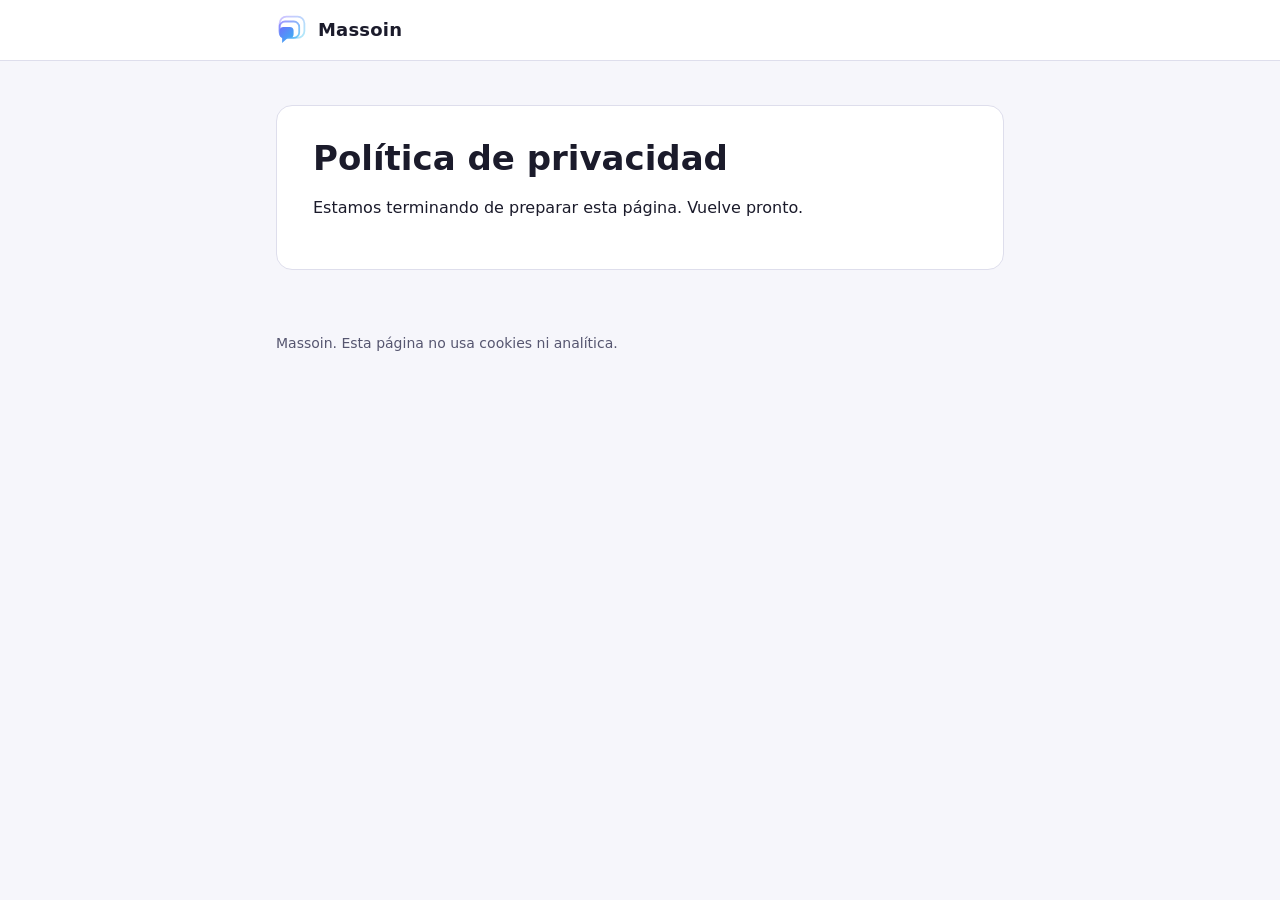
==== index.html @ 39e26e11 "Pagina publica de Massoin: baja de correos" ====
<!doctype html>
<html lang="es">
<head>
<meta charset="utf-8">
<meta name="viewport" content="width=device-width, initial-scale=1">
<meta http-equiv="Content-Security-Policy" content="default-src 'none'; style-src 'self'; script-src 'self'; img-src 'self' data:; connect-src https://yhibcrioxeionrtymkks.supabase.co; base-uri 'none'; form-action 'none'">
<meta name="referrer" content="no-referrer">
<meta name="color-scheme" content="light dark">
<title>Política de privacidad | Massoin</title>
<meta name="description" content="Cómo Massoin cuida los datos de las personas a las que contacta por correo, WhatsApp e Instagram.">
<link rel="stylesheet" href="estilos.css">
</head>
<body>
<header class="barra"><div class="barra-in"><svg class="logo" viewBox="0 0 32 32" role="img" aria-label="Massoin"><defs><linearGradient id="logo-g" gradientUnits="userSpaceOnUse" x1="3" y1="4" x2="29" y2="29"><stop offset="0" stop-color="#7C5CFF"/><stop offset="1" stop-color="#22D3EE"/></linearGradient></defs><rect x="3.6" y="2.6" width="24.8" height="21.2" rx="6.8" fill="none" stroke="url(#logo-g)" stroke-width="1.8" opacity=".38"/><rect x="3.6" y="7.5" width="19.6" height="16.3" rx="5.4" fill="none" stroke="url(#logo-g)" stroke-width="1.8" opacity=".68"/><rect x="3.6" y="12.9" width="14" height="10.9" rx="3.9" fill="url(#logo-g)"/><polygon points="6.1,22.6 6.1,29 12.2,23.4" fill="url(#logo-g)"/></svg><span class="marca-nombre">Massoin</span></div></header>
<main>
  <div class="tarjeta">
    <h1>Política de privacidad</h1>
    <p>Estamos terminando de preparar esta página. Vuelve pronto.</p>
  </div>
</main>
<footer><p>Massoin. Esta página no usa cookies ni analítica.</p></footer>
</body>
</html>
---- estilos.css ----
:root {
  --fondo: #F6F6FB; --tarjeta: #FFFFFF; --texto: #1B1B2B; --suave: #565670; --linea: #DEDEEC;
  --marca: #6747F5; --marca-2: #22D3EE; --marca-texto: #5035D6; --sobre-marca: #FFFFFF;
  --degradado: linear-gradient(135deg, #6747F5, #22D3EE);
  --degradado-txt: linear-gradient(135deg, #5B3DE8, #0A7B94);
  --error: #B42318; --ok: #146C43;
}
@media (prefers-color-scheme: dark) {
  :root {
    --fondo: #0F0F1A; --tarjeta: #181826; --texto: #EDEDF7; --suave: #B0B0C8; --linea: #2D2D44;
    --marca-texto: #A99BFF; --error: #FF8A80; --ok: #6EE7A8;
  }
}
* { box-sizing: border-box; }
html { -webkit-text-size-adjust: 100%; }
body { margin: 0; background: var(--fondo); color: var(--texto); font: 16px/1.65 system-ui, -apple-system, "Segoe UI", Roboto, sans-serif; }
.barra { border-bottom: 1px solid var(--linea); background: var(--tarjeta); }
.barra-in { max-width: 760px; margin: 0 auto; padding: 14px 16px; display: flex; align-items: center; gap: 10px; }
.logo { width: 32px; height: 32px; flex: none; }
.marca-nombre { font-weight: 700; font-size: 18px; letter-spacing: .2px; }
.barra-in::after { content: ""; flex: 1; }
main { max-width: 760px; margin: 0 auto; padding: 28px 16px 48px; }
.tarjeta { background: var(--tarjeta); border: 1px solid var(--linea); border-radius: 16px; padding: 24px 20px; }
h1 { font-size: 28px; line-height: 1.2; margin: 0 0 8px; overflow-wrap: anywhere; }
h2 { font-size: 20px; line-height: 1.3; margin: 32px 0 8px; padding-top: 4px; }
p, li { overflow-wrap: anywhere; }
ul { padding-left: 22px; }
a { color: var(--marca-texto); text-underline-offset: 3px; }
a:focus-visible, button:focus-visible { outline: 3px solid var(--marca-texto); outline-offset: 2px; border-radius: 6px; }
.fecha { color: var(--suave); margin: 0 0 20px; }
.dato { background: var(--degradado-txt); color: var(--sobre-marca); font-weight: 700; padding: 1px 8px; border-radius: 6px; white-space: nowrap; }
.nota { border-left: 4px solid var(--marca); background: var(--fondo); padding: 10px 14px; border-radius: 0 10px 10px 0; }
.acciones { display: flex; flex-direction: column; gap: 12px; margin-top: 24px; }
.btn { display: block; width: 100%; min-height: 48px; padding: 12px 18px; border-radius: 12px; font: inherit; font-weight: 600; text-align: center; text-decoration: none; cursor: pointer; border: 2px solid var(--marca); }
.btn-1 { background: var(--degradado-txt); color: var(--sobre-marca); border-color: transparent; }
.btn-2 { background: transparent; color: var(--marca-texto); }
.btn[disabled] { opacity: .6; cursor: progress; }
.estado { margin: 20px 0 0; padding: 12px 14px; border-radius: 10px; border: 1px solid var(--linea); font-weight: 600; }
.estado[data-tipo="ok"] { color: var(--ok); border-color: var(--ok); }
.estado[data-tipo="error"] { color: var(--error); border-color: var(--error); }
[hidden] { display: none !important; }
footer { max-width: 760px; margin: 0 auto; padding: 0 16px 32px; color: var(--suave); font-size: 14px; }
@media (min-width: 600px) {
  main { padding-top: 44px; }
  .tarjeta { padding: 32px 36px; }
  h1 { font-size: 34px; }
  .acciones { flex-direction: row; }
  .acciones .btn { flex: 1 1 0; }
}
@media (prefers-reduced-motion: reduce) { * { transition: none !important; animation: none !important; } }
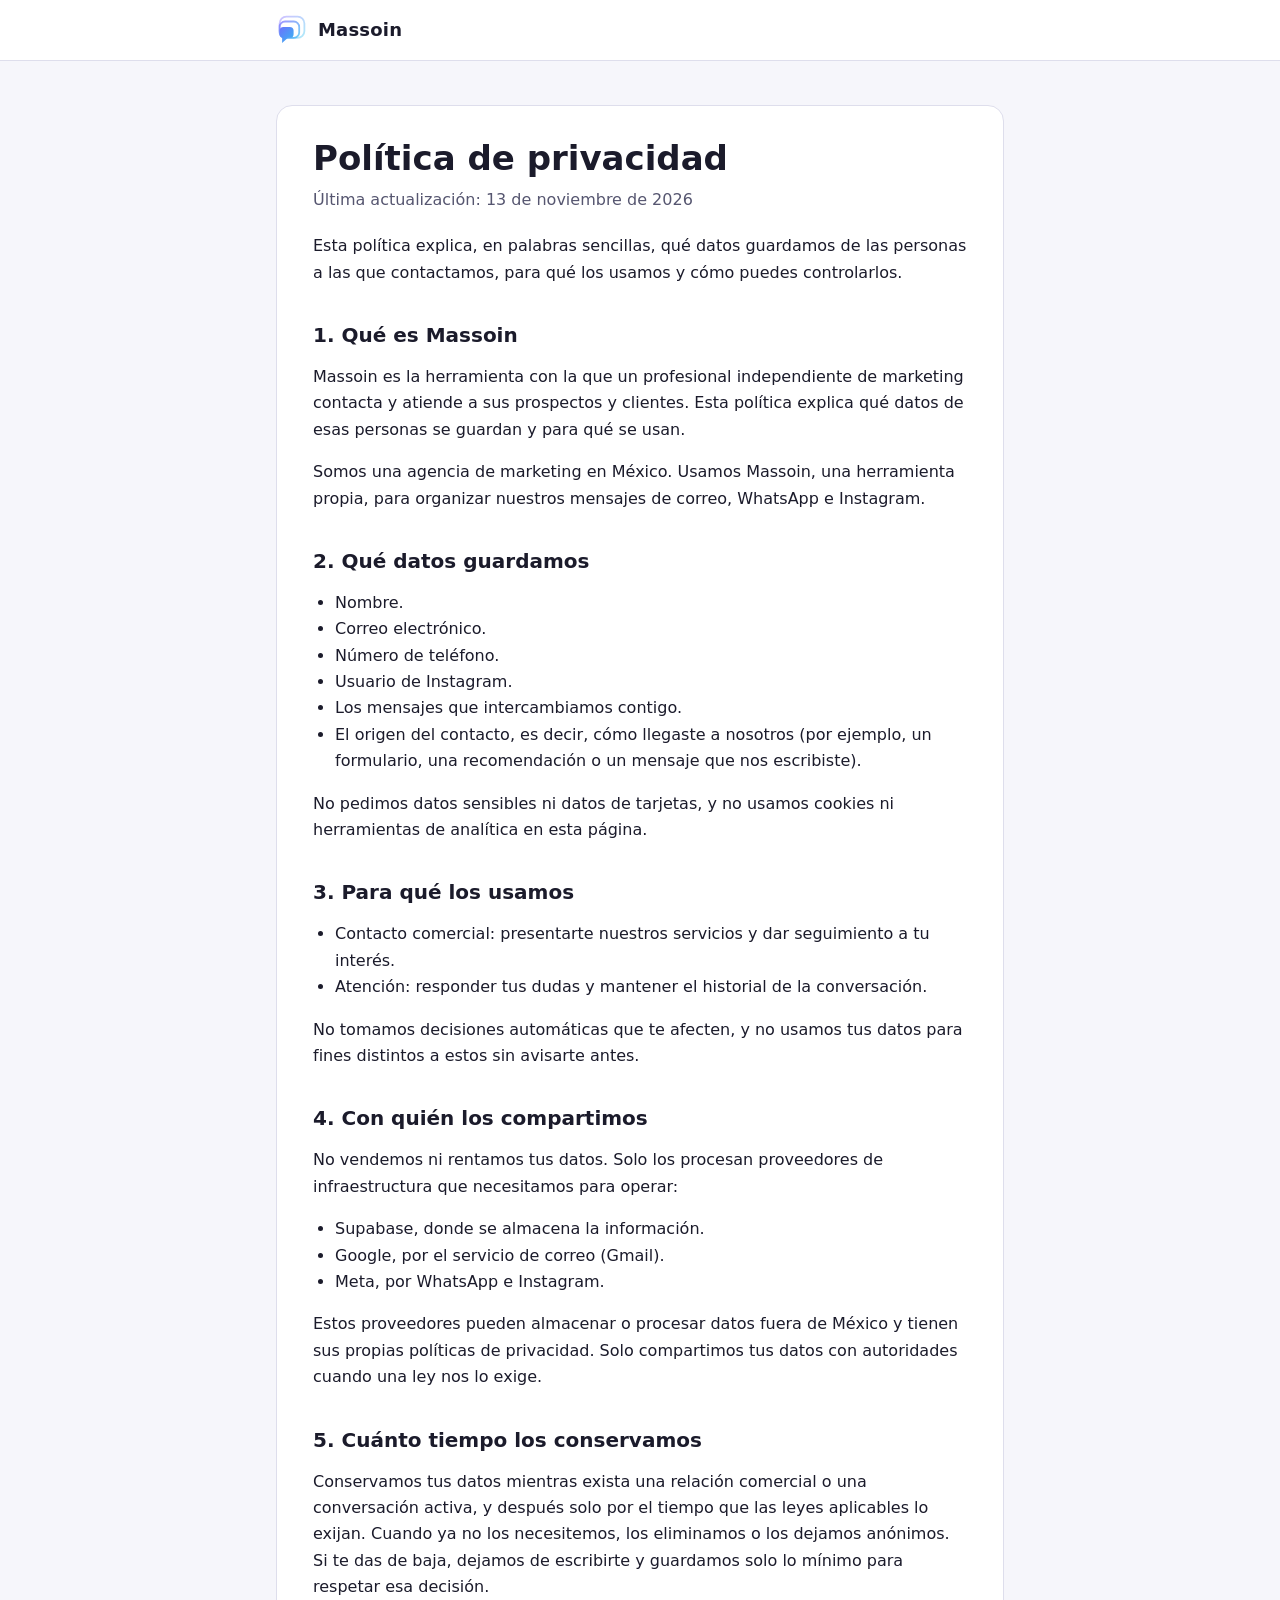
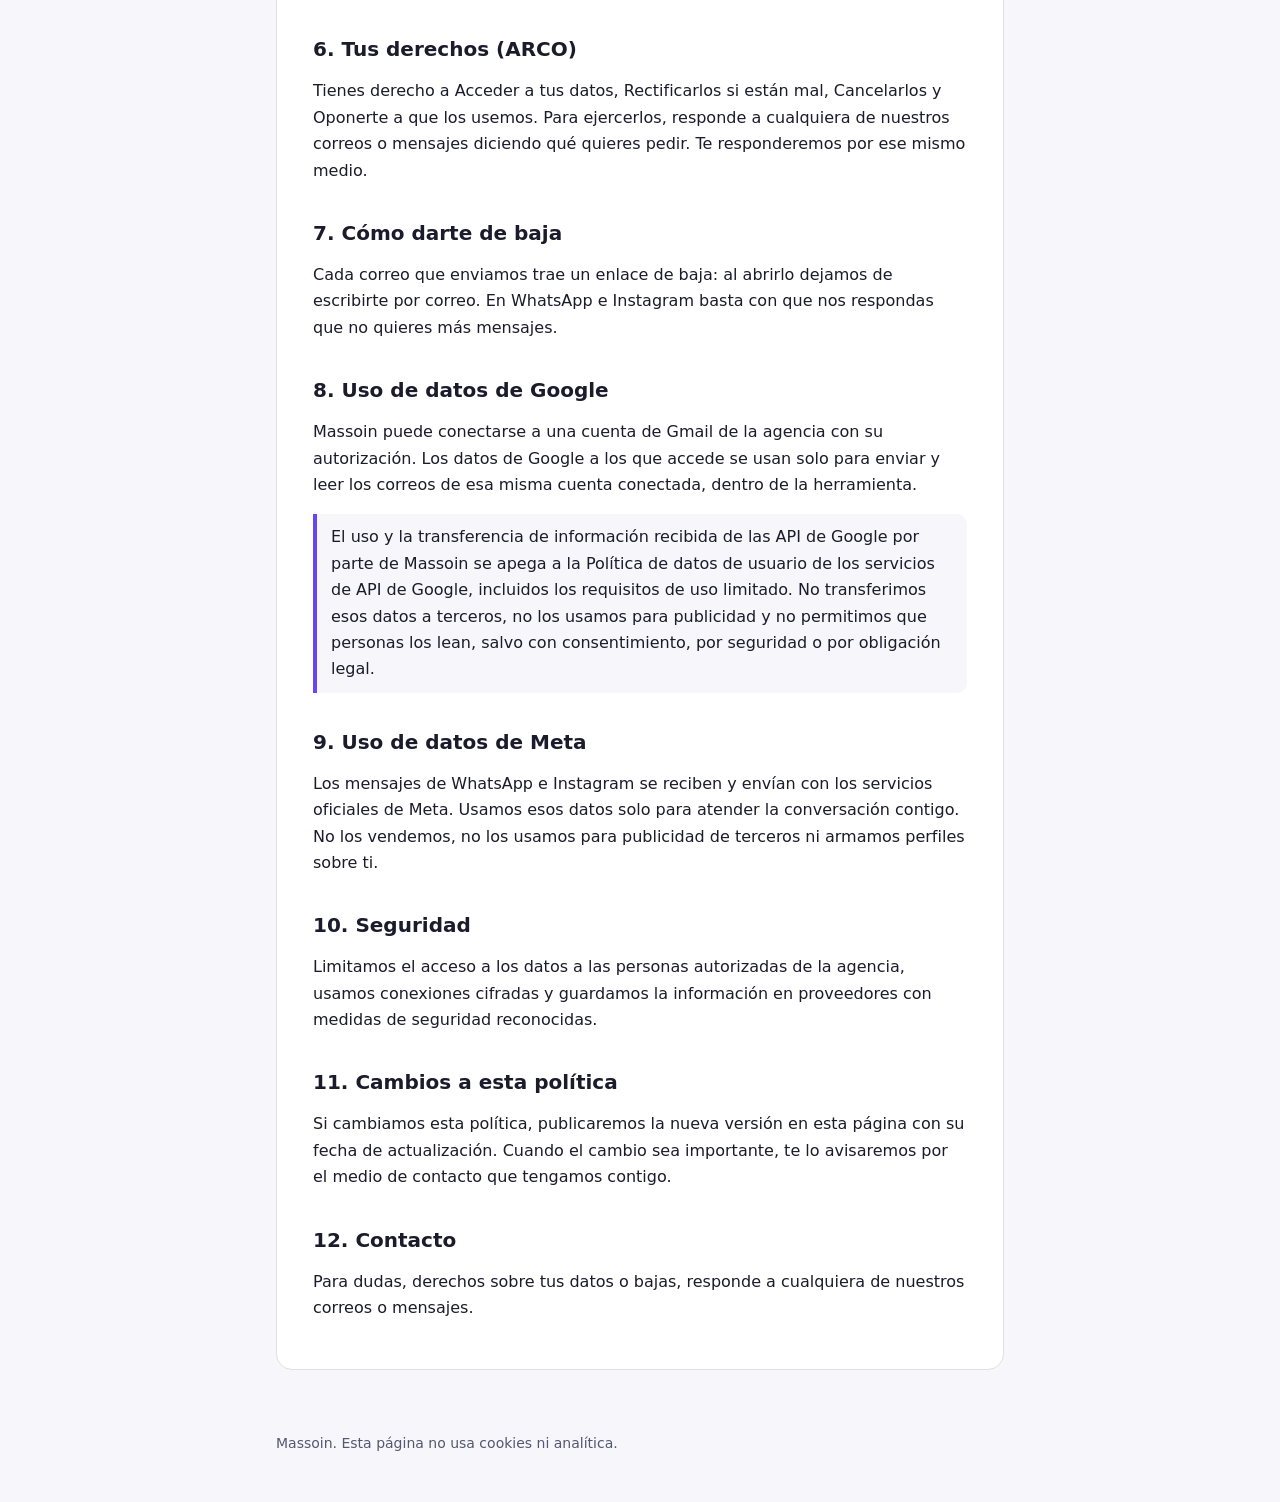
==== commit 8f9ab3b4: "Politica de privacidad; se retira la pagina de baja" ====
--- a/index.html
+++ b/index.html
@@ -13,10 +13,67 @@
 <body>
 <header class="barra"><div class="barra-in"><svg class="logo" viewBox="0 0 32 32" role="img" aria-label="Massoin"><defs><linearGradient id="logo-g" gradientUnits="userSpaceOnUse" x1="3" y1="4" x2="29" y2="29"><stop offset="0" stop-color="#7C5CFF"/><stop offset="1" stop-color="#22D3EE"/></linearGradient></defs><rect x="3.6" y="2.6" width="24.8" height="21.2" rx="6.8" fill="none" stroke="url(#logo-g)" stroke-width="1.8" opacity=".38"/><rect x="3.6" y="7.5" width="19.6" height="16.3" rx="5.4" fill="none" stroke="url(#logo-g)" stroke-width="1.8" opacity=".68"/><rect x="3.6" y="12.9" width="14" height="10.9" rx="3.9" fill="url(#logo-g)"/><polygon points="6.1,22.6 6.1,29 12.2,23.4" fill="url(#logo-g)"/></svg><span class="marca-nombre">Massoin</span></div></header>
 <main>
-  <div class="tarjeta">
-    <h1>Política de privacidad</h1>
-    <p>Estamos terminando de preparar esta página. Vuelve pronto.</p>
-  </div>
+<article class="tarjeta">
+  <h1>Política de privacidad</h1>
+  <p class="fecha">Última actualización: 13 de noviembre de 2026</p>
+  <p>Esta política explica, en palabras sencillas, qué datos guardamos de las personas a las que contactamos, para qué los usamos y cómo puedes controlarlos.</p>
+
+  <h2>1. Qué es Massoin</h2>
+  <p>Massoin es la herramienta con la que un profesional independiente de marketing contacta y atiende a sus prospectos y clientes. Esta política explica qué datos de esas personas se guardan y para qué se usan.</p>
+  <p>Somos una agencia de marketing en México. Usamos Massoin, una herramienta propia, para organizar nuestros mensajes de correo, WhatsApp e Instagram.</p>
+
+  <h2>2. Qué datos guardamos</h2>
+  <ul>
+    <li>Nombre.</li>
+    <li>Correo electrónico.</li>
+    <li>Número de teléfono.</li>
+    <li>Usuario de Instagram.</li>
+    <li>Los mensajes que intercambiamos contigo.</li>
+    <li>El origen del contacto, es decir, cómo llegaste a nosotros (por ejemplo, un formulario, una recomendación o un mensaje que nos escribiste).</li>
+  </ul>
+  <p>No pedimos datos sensibles ni datos de tarjetas, y no usamos cookies ni herramientas de analítica en esta página.</p>
+
+  <h2>3. Para qué los usamos</h2>
+  <ul>
+    <li>Contacto comercial: presentarte nuestros servicios y dar seguimiento a tu interés.</li>
+    <li>Atención: responder tus dudas y mantener el historial de la conversación.</li>
+  </ul>
+  <p>No tomamos decisiones automáticas que te afecten, y no usamos tus datos para fines distintos a estos sin avisarte antes.</p>
+
+  <h2>4. Con quién los compartimos</h2>
+  <p>No vendemos ni rentamos tus datos. Solo los procesan proveedores de infraestructura que necesitamos para operar:</p>
+  <ul>
+    <li>Supabase, donde se almacena la información.</li>
+    <li>Google, por el servicio de correo (Gmail).</li>
+    <li>Meta, por WhatsApp e Instagram.</li>
+  </ul>
+  <p>Estos proveedores pueden almacenar o procesar datos fuera de México y tienen sus propias políticas de privacidad. Solo compartimos tus datos con autoridades cuando una ley nos lo exige.</p>
+
+  <h2>5. Cuánto tiempo los conservamos</h2>
+  <p>Conservamos tus datos mientras exista una relación comercial o una conversación activa, y después solo por el tiempo que las leyes aplicables lo exijan. Cuando ya no los necesitemos, los eliminamos o los dejamos anónimos. Si te das de baja, dejamos de escribirte y guardamos solo lo mínimo para respetar esa decisión.</p>
+
+  <h2>6. Tus derechos (ARCO)</h2>
+  <p>Tienes derecho a Acceder a tus datos, Rectificarlos si están mal, Cancelarlos y Oponerte a que los usemos. Para ejercerlos, responde a cualquiera de nuestros correos o mensajes diciendo qué quieres pedir. Te responderemos por ese mismo medio.</p>
+
+  <h2>7. Cómo darte de baja</h2>
+  <p>Cada correo que enviamos trae un enlace de baja: al abrirlo dejamos de escribirte por correo. En WhatsApp e Instagram basta con que nos respondas que no quieres más mensajes.</p>
+
+  <h2>8. Uso de datos de Google</h2>
+  <p>Massoin puede conectarse a una cuenta de Gmail de la agencia con su autorización. Los datos de Google a los que accede se usan solo para enviar y leer los correos de esa misma cuenta conectada, dentro de la herramienta.</p>
+  <p class="nota">El uso y la transferencia de información recibida de las API de Google por parte de Massoin se apega a la Política de datos de usuario de los servicios de API de Google, incluidos los requisitos de uso limitado. No transferimos esos datos a terceros, no los usamos para publicidad y no permitimos que personas los lean, salvo con consentimiento, por seguridad o por obligación legal.</p>
+
+  <h2>9. Uso de datos de Meta</h2>
+  <p>Los mensajes de WhatsApp e Instagram se reciben y envían con los servicios oficiales de Meta. Usamos esos datos solo para atender la conversación contigo. No los vendemos, no los usamos para publicidad de terceros ni armamos perfiles sobre ti.</p>
+
+  <h2>10. Seguridad</h2>
+  <p>Limitamos el acceso a los datos a las personas autorizadas de la agencia, usamos conexiones cifradas y guardamos la información en proveedores con medidas de seguridad reconocidas.</p>
+
+  <h2>11. Cambios a esta política</h2>
+  <p>Si cambiamos esta política, publicaremos la nueva versión en esta página con su fecha de actualización. Cuando el cambio sea importante, te lo avisaremos por el medio de contacto que tengamos contigo.</p>
+
+  <h2>12. Contacto</h2>
+  <p>Para dudas, derechos sobre tus datos o bajas, responde a cualquiera de nuestros correos o mensajes.</p>
+</article>
 </main>
 <footer><p>Massoin. Esta página no usa cookies ni analítica.</p></footer>
 </body>
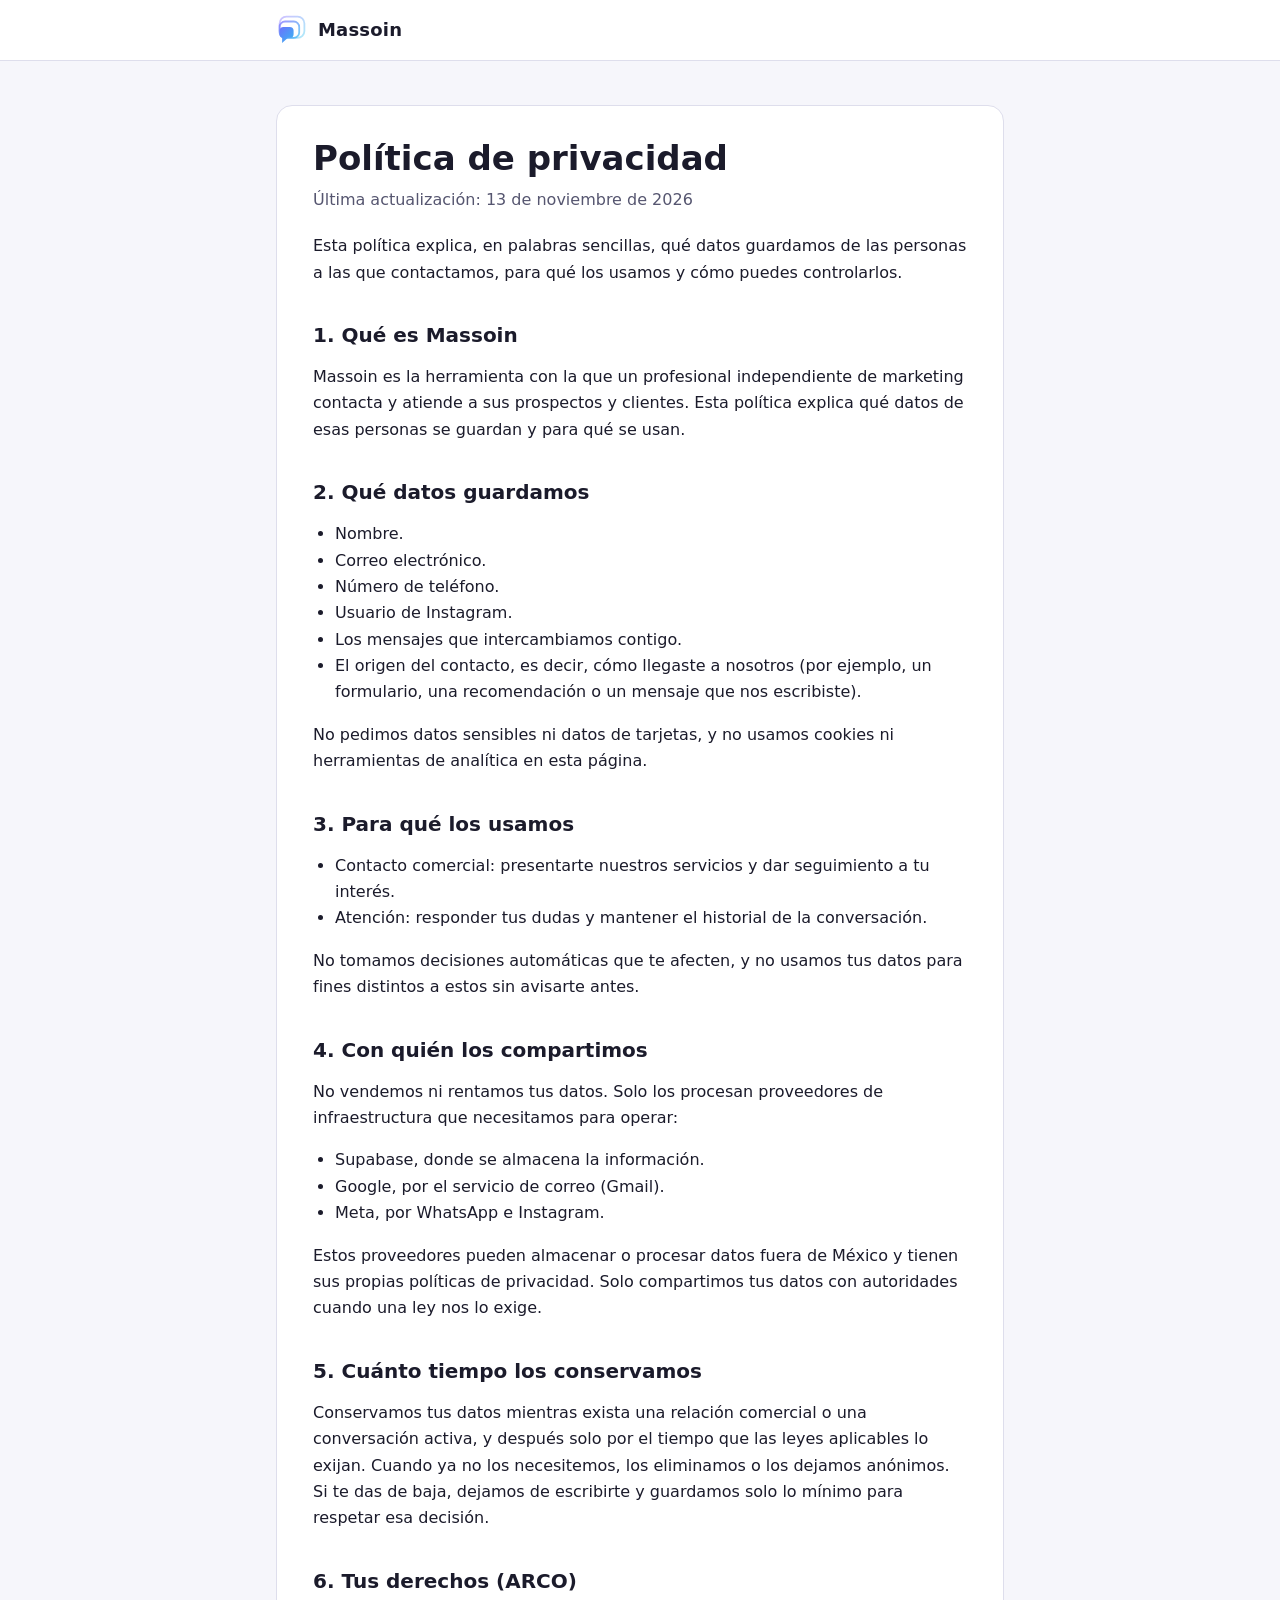
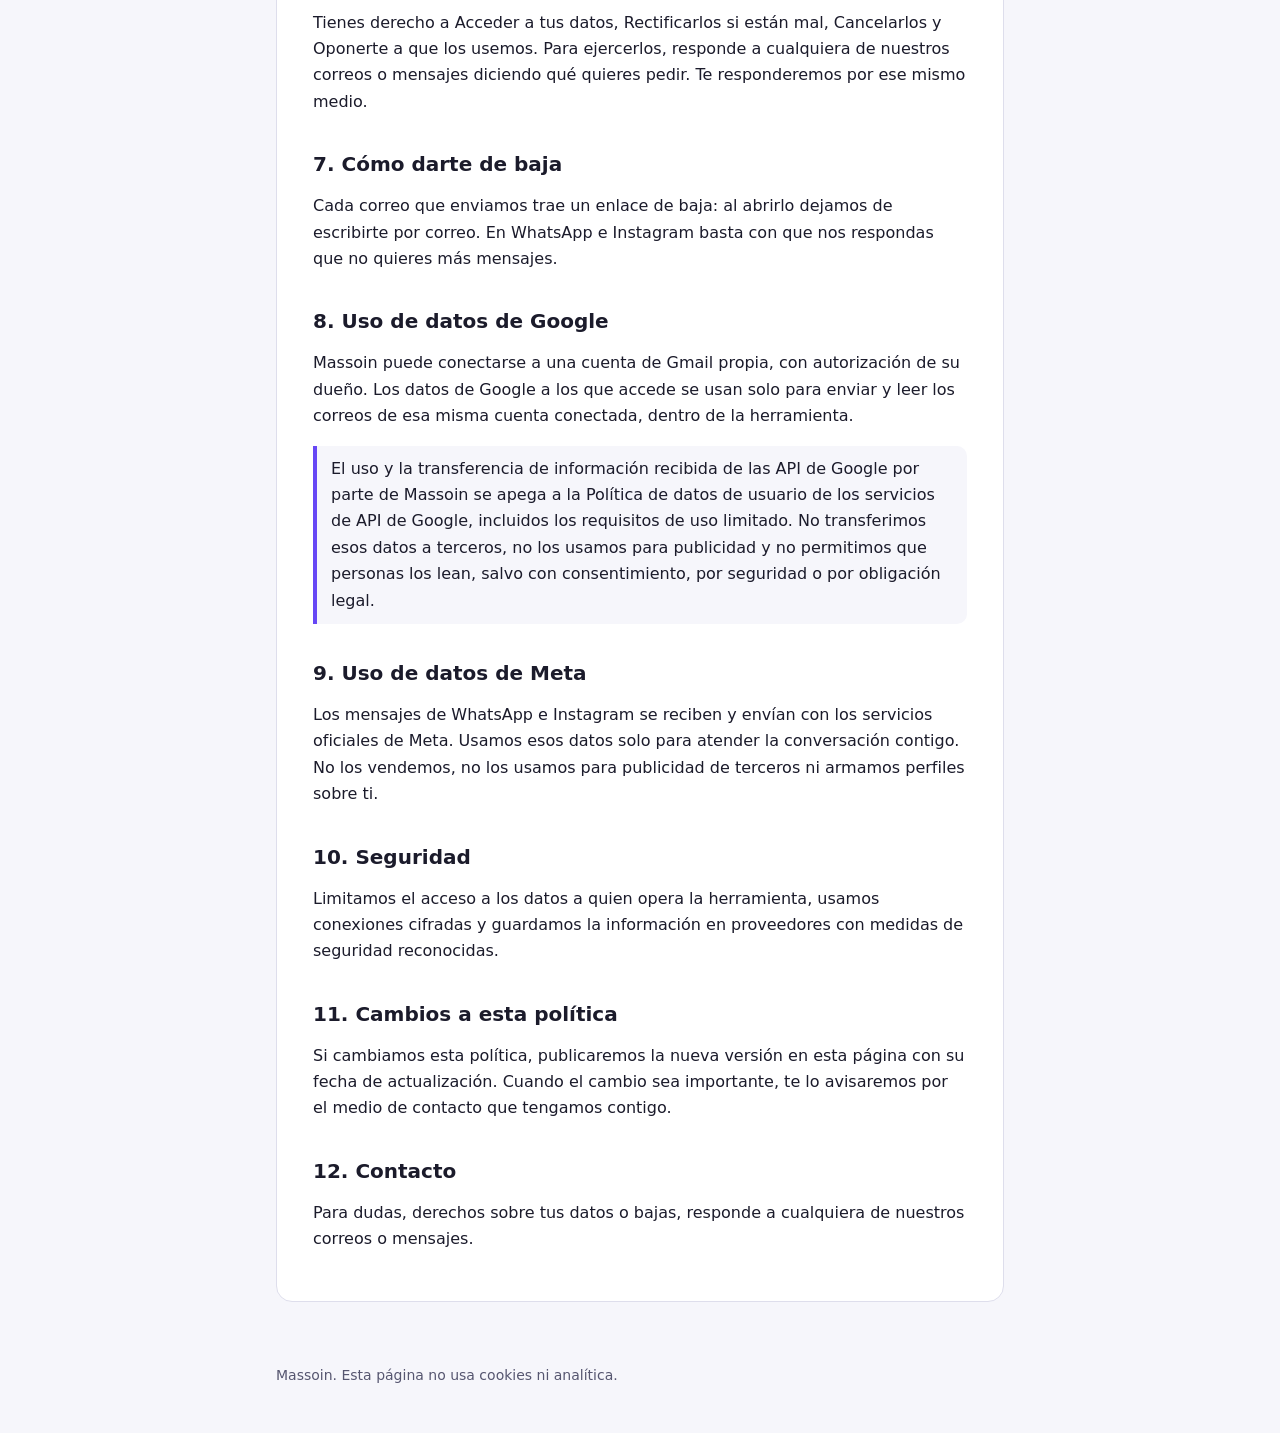
==== commit e66fe21c: "Ajuste de texto de la politica" ====
--- a/index.html
+++ b/index.html
@@ -20,7 +20,6 @@
 
   <h2>1. Qué es Massoin</h2>
   <p>Massoin es la herramienta con la que un profesional independiente de marketing contacta y atiende a sus prospectos y clientes. Esta política explica qué datos de esas personas se guardan y para qué se usan.</p>
-  <p>Somos una agencia de marketing en México. Usamos Massoin, una herramienta propia, para organizar nuestros mensajes de correo, WhatsApp e Instagram.</p>
 
   <h2>2. Qué datos guardamos</h2>
   <ul>
@@ -59,14 +58,14 @@
   <p>Cada correo que enviamos trae un enlace de baja: al abrirlo dejamos de escribirte por correo. En WhatsApp e Instagram basta con que nos respondas que no quieres más mensajes.</p>
 
   <h2>8. Uso de datos de Google</h2>
-  <p>Massoin puede conectarse a una cuenta de Gmail de la agencia con su autorización. Los datos de Google a los que accede se usan solo para enviar y leer los correos de esa misma cuenta conectada, dentro de la herramienta.</p>
+  <p>Massoin puede conectarse a una cuenta de Gmail propia, con autorización de su dueño. Los datos de Google a los que accede se usan solo para enviar y leer los correos de esa misma cuenta conectada, dentro de la herramienta.</p>
   <p class="nota">El uso y la transferencia de información recibida de las API de Google por parte de Massoin se apega a la Política de datos de usuario de los servicios de API de Google, incluidos los requisitos de uso limitado. No transferimos esos datos a terceros, no los usamos para publicidad y no permitimos que personas los lean, salvo con consentimiento, por seguridad o por obligación legal.</p>
 
   <h2>9. Uso de datos de Meta</h2>
   <p>Los mensajes de WhatsApp e Instagram se reciben y envían con los servicios oficiales de Meta. Usamos esos datos solo para atender la conversación contigo. No los vendemos, no los usamos para publicidad de terceros ni armamos perfiles sobre ti.</p>
 
   <h2>10. Seguridad</h2>
-  <p>Limitamos el acceso a los datos a las personas autorizadas de la agencia, usamos conexiones cifradas y guardamos la información en proveedores con medidas de seguridad reconocidas.</p>
+  <p>Limitamos el acceso a los datos a quien opera la herramienta, usamos conexiones cifradas y guardamos la información en proveedores con medidas de seguridad reconocidas.</p>
 
   <h2>11. Cambios a esta política</h2>
   <p>Si cambiamos esta política, publicaremos la nueva versión en esta página con su fecha de actualización. Cuando el cambio sea importante, te lo avisaremos por el medio de contacto que tengamos contigo.</p>
